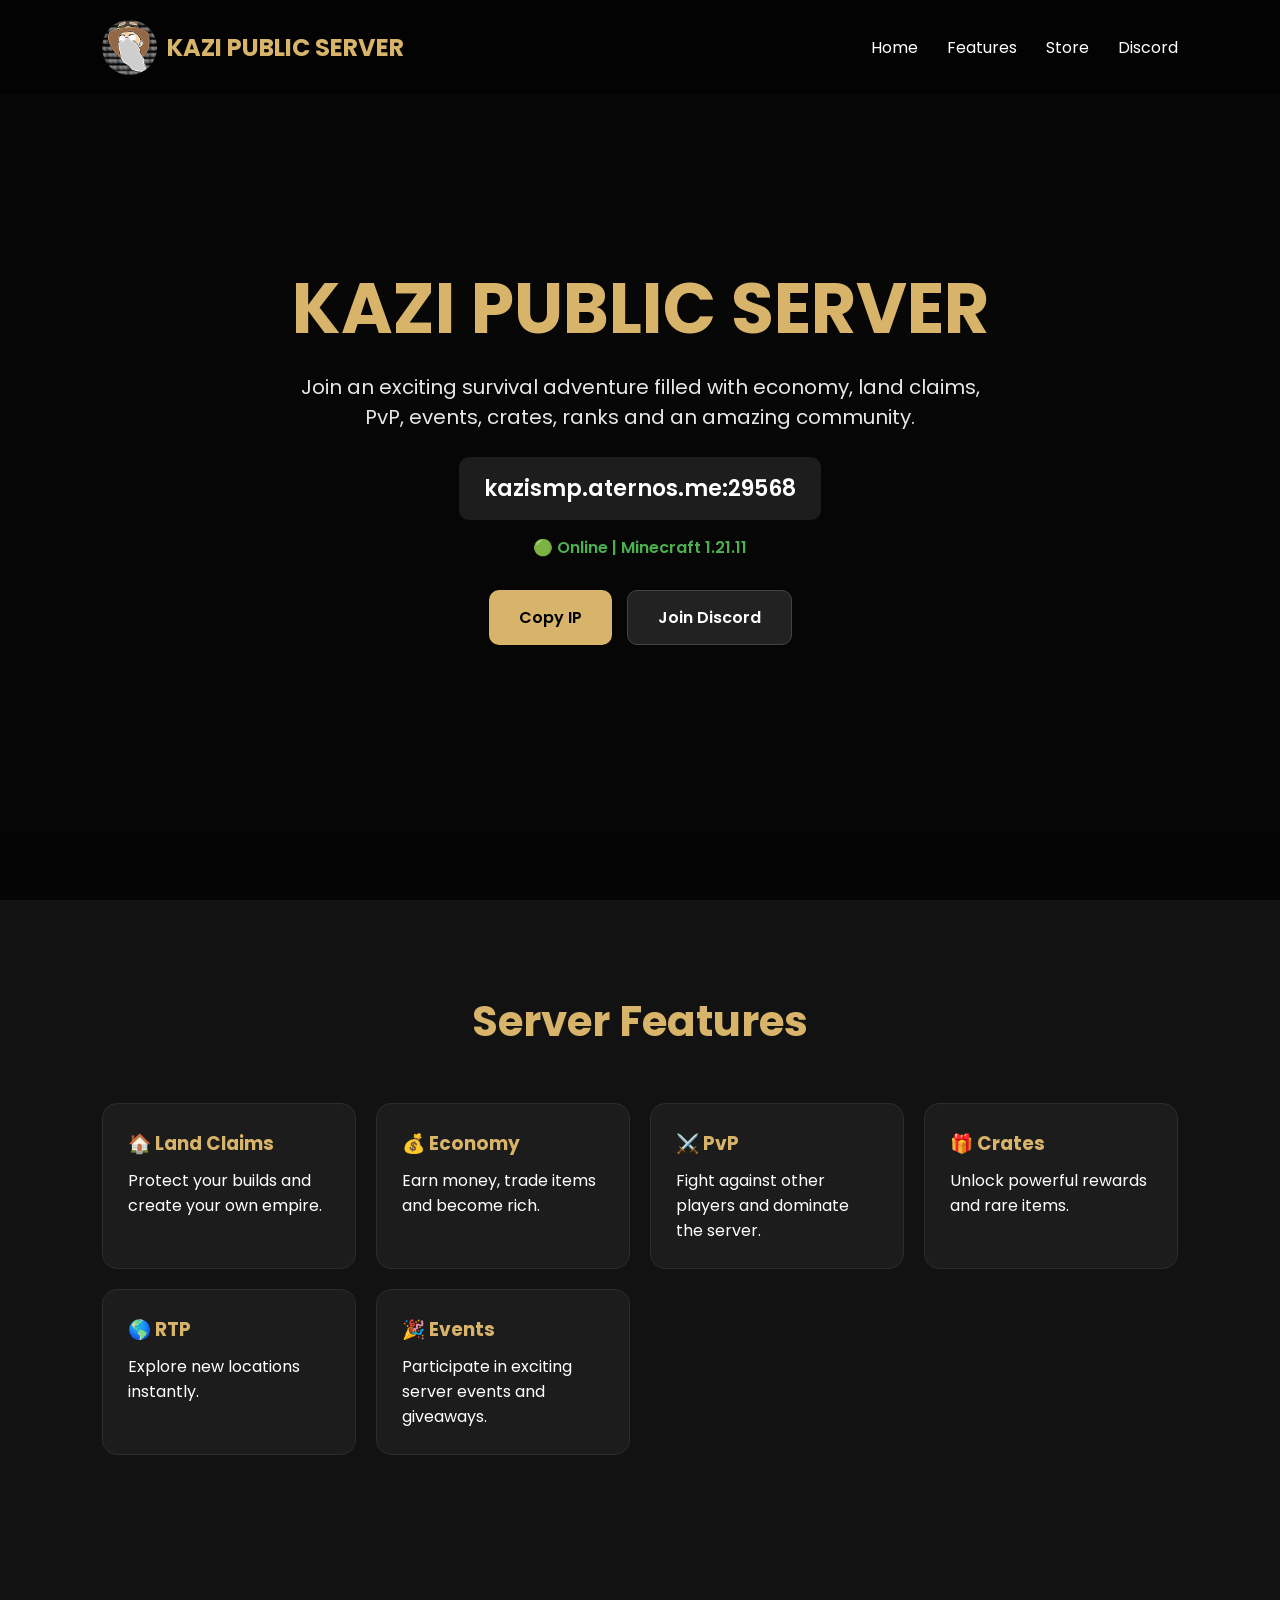
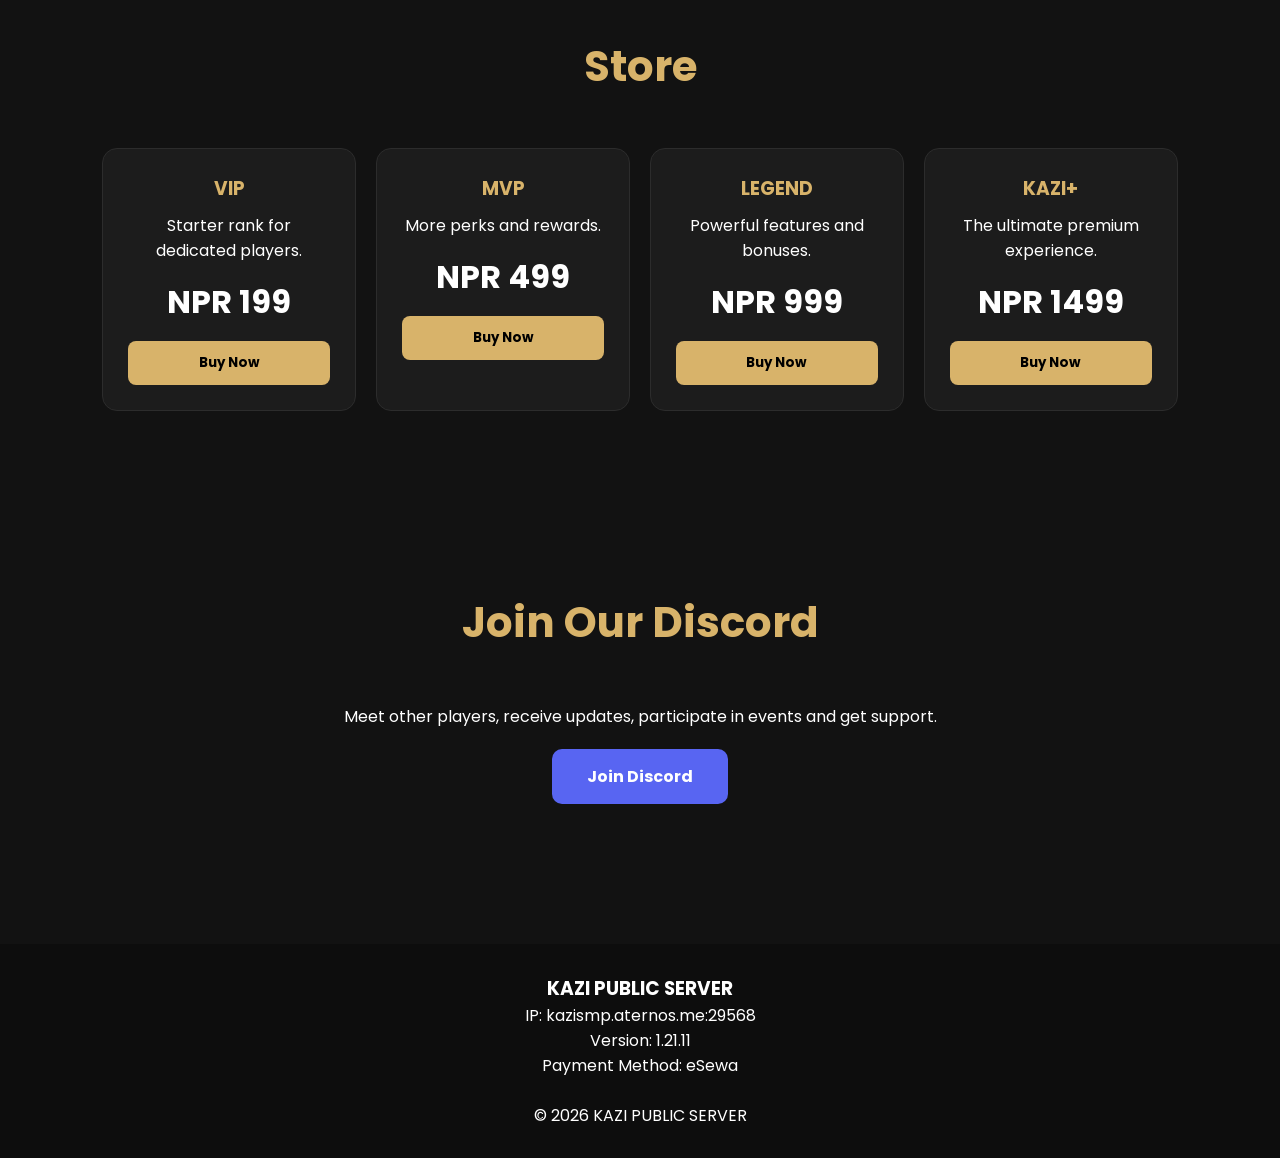
==== index.html @ e3a98db2 "Rename KAZI.html to index.html" ====
<!DOCTYPE html>
<html lang="en">
<head>
<meta charset="UTF-8">
<meta name="viewport" content="width=device-width, initial-scale=1.0">
<title>KAZI PUBLIC SERVER</title>

<link href="https://fonts.googleapis.com/css2?family=Poppins:wght@300;400;600;700&display=swap" rel="stylesheet">

<style>
*{
margin:0;
padding:0;
box-sizing:border-box;
font-family:'Poppins',sans-serif;
}

body{
background:#121212;
color:white;
overflow-x:hidden;
}

header{
padding:20px 8%;
display:flex;
justify-content:space-between;
align-items:center;
background:rgba(0,0,0,.5);
backdrop-filter:blur(10px);
position:fixed;
width:100%;
z-index:1000;
}

.logo{
display:flex;
align-items:center;
gap:10px;
font-size:24px;
font-weight:700;
color:#d8b36a;
}

.logo img{
width:55px;
height:55px;
border-radius:50%;
}

nav a{
color:white;
text-decoration:none;
margin-left:25px;
transition:.3s;
}

nav a:hover{
color:#d8b36a;
}

.hero{
height:100vh;
display:flex;
align-items:center;
justify-content:center;
text-align:center;
padding:20px;
background:
linear-gradient(rgba(0,0,0,.6),rgba(0,0,0,.7)),
url("https://images.unsplash.com/photo-1627856013091-fed6e4e30025?q=80&w=1920");
background-size:cover;
background-position:center;
}

.hero-content h1{
font-size:70px;
color:#d8b36a;
margin-bottom:10px;
}

.hero-content p{
font-size:20px;
max-width:700px;
margin:auto;
opacity:.9;
}

.buttons{
margin-top:30px;
display:flex;
justify-content:center;
flex-wrap:wrap;
gap:15px;
}

.btn{
padding:14px 30px;
border:none;
cursor:pointer;
font-size:16px;
font-weight:600;
border-radius:10px;
transition:.3s;
text-decoration:none;
}

.primary{
background:#d8b36a;
color:black;
}

.primary:hover{
transform:translateY(-3px);
}

.secondary{
background:#222;
color:white;
border:1px solid #444;
}

.secondary:hover{
background:#333;
}

section{
padding:90px 8%;
}

.title{
text-align:center;
font-size:42px;
margin-bottom:50px;
color:#d8b36a;
}

.features{
display:grid;
grid-template-columns:repeat(auto-fit,minmax(250px,1fr));
gap:20px;
}

.card{
background:#1c1c1c;
padding:25px;
border-radius:15px;
transition:.3s;
border:1px solid #2c2c2c;
}

.card:hover{
transform:translateY(-5px);
}

.card h3{
margin-bottom:10px;
color:#d8b36a;
}

.store{
display:grid;
grid-template-columns:repeat(auto-fit,minmax(250px,1fr));
gap:20px;
}

.rank{
background:#1c1c1c;
padding:25px;
border-radius:15px;
text-align:center;
border:1px solid #2c2c2c;
}

.rank h3{
color:#d8b36a;
margin-bottom:10px;
}

.price{
font-size:32px;
font-weight:700;
margin:15px 0;
}

.buy{
width:100%;
padding:12px;
border:none;
background:#d8b36a;
color:black;
font-weight:700;
border-radius:8px;
cursor:pointer;
}

.discord{
text-align:center;
}

.discord a{
display:inline-block;
padding:15px 35px;
background:#5865F2;
color:white;
text-decoration:none;
border-radius:10px;
font-weight:700;
margin-top:20px;
}

footer{
background:#0d0d0d;
text-align:center;
padding:30px;
margin-top:50px;
}

.server-box{
margin-top:25px;
font-size:22px;
font-weight:600;
background:#1d1d1d;
display:inline-block;
padding:15px 25px;
border-radius:10px;
}

.status{
color:#4CAF50;
margin-top:15px;
font-weight:600;
}

@media(max-width:768px){
.hero-content h1{
font-size:45px;
}

nav{
display:none;
}
}
</style>
</head>
<body>

<header>
<div class="logo">
<img src="logo.png" alt="">
KAZI PUBLIC SERVER
</div>

<nav>
<a href="#home">Home</a>
<a href="#features">Features</a>
<a href="#store">Store</a>
<a href="#discord">Discord</a>
</nav>
</header>

<section class="hero" id="home">
<div class="hero-content">

<h1>KAZI PUBLIC SERVER</h1>

<p>
Join an exciting survival adventure filled with economy,
land claims, PvP, events, crates, ranks and an amazing community.
</p>

<div class="server-box" id="ip">
kazismp.aternos.me:29568
</div>

<div class="status">
🟢 Online | Minecraft 1.21.11
</div>

<div class="buttons">
<button class="btn primary" onclick="copyIP()">
Copy IP
</button>

<a class="btn secondary"
href="https://discord.gg/DuERZPCbwM"
target="_blank">
Join Discord
</a>
</div>

</div>
</section>

<section id="features">
<h2 class="title">Server Features</h2>

<div class="features">

<div class="card">
<h3>🏠 Land Claims</h3>
<p>Protect your builds and create your own empire.</p>
</div>

<div class="card">
<h3>💰 Economy</h3>
<p>Earn money, trade items and become rich.</p>
</div>

<div class="card">
<h3>⚔️ PvP</h3>
<p>Fight against other players and dominate the server.</p>
</div>

<div class="card">
<h3>🎁 Crates</h3>
<p>Unlock powerful rewards and rare items.</p>
</div>

<div class="card">
<h3>🌎 RTP</h3>
<p>Explore new locations instantly.</p>
</div>

<div class="card">
<h3>🎉 Events</h3>
<p>Participate in exciting server events and giveaways.</p>
</div>

</div>
</section>

<section id="store">
<h2 class="title">Store</h2>

<div class="store">

<div class="rank">
<h3>VIP</h3>
<p>Starter rank for dedicated players.</p>
<div class="price">NPR 199</div>
<button class="buy">Buy Now</button>
</div>

<div class="rank">
<h3>MVP</h3>
<p>More perks and rewards.</p>
<div class="price">NPR 499</div>
<button class="buy">Buy Now</button>
</div>

<div class="rank">
<h3>LEGEND</h3>
<p>Powerful features and bonuses.</p>
<div class="price">NPR 999</div>
<button class="buy">Buy Now</button>
</div>

<div class="rank">
<h3>KAZI+</h3>
<p>The ultimate premium experience.</p>
<div class="price">NPR 1499</div>
<button class="buy">Buy Now</button>
</div>

</div>
</section>

<section class="discord" id="discord">

<h2 class="title">Join Our Discord</h2>

<p>
Meet other players, receive updates,
participate in events and get support.
</p>

<a href="https://discord.gg/DuERZPCbwM" target="_blank">
Join Discord
</a>

</section>

<footer>

<h3>KAZI PUBLIC SERVER</h3>

<p>IP: kazismp.aternos.me:29568</p>
<p>Version: 1.21.11</p>
<p>Payment Method: eSewa</p>

<br>

<p>© 2026 KAZI PUBLIC SERVER</p>

</footer>

<script>
function copyIP(){
navigator.clipboard.writeText("kazismp.aternos.me:29568");
alert("Server IP Copied!");
}
</script>

</body>
</html>
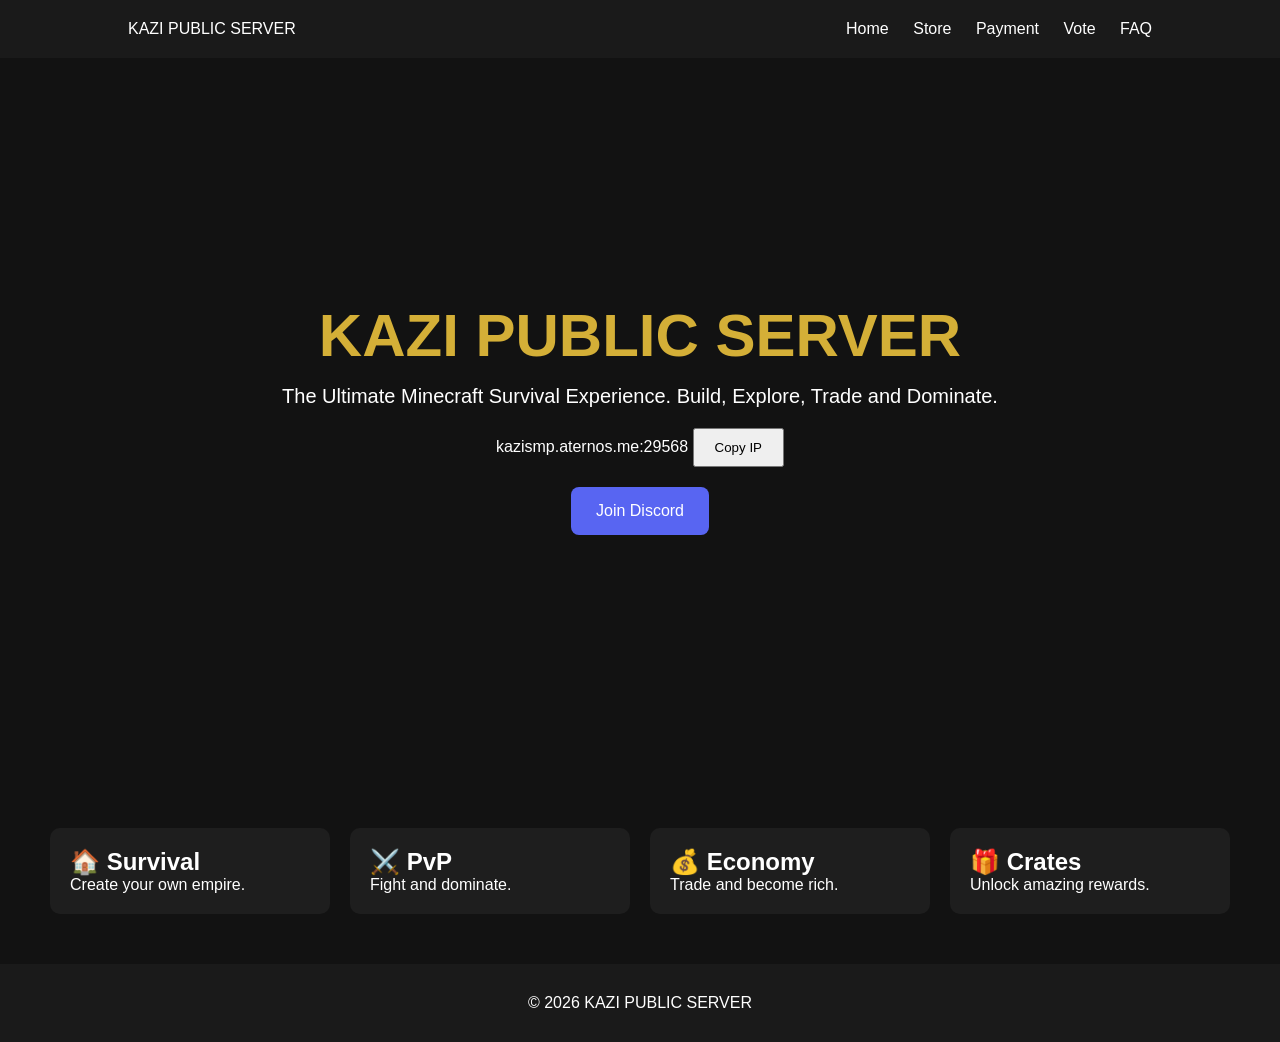
==== commit 5b2ac758: "Add files via upload" ====
--- a/index.html
+++ b/index.html
@@ -4,403 +4,71 @@
 <meta charset="UTF-8">
 <meta name="viewport" content="width=device-width, initial-scale=1.0">
 <title>KAZI PUBLIC SERVER</title>
-
-<link href="https://fonts.googleapis.com/css2?family=Poppins:wght@300;400;600;700&display=swap" rel="stylesheet">
-
-<style>
-*{
-margin:0;
-padding:0;
-box-sizing:border-box;
-font-family:'Poppins',sans-serif;
-}
-
-body{
-background:#121212;
-color:white;
-overflow-x:hidden;
-}
-
-header{
-padding:20px 8%;
-display:flex;
-justify-content:space-between;
-align-items:center;
-background:rgba(0,0,0,.5);
-backdrop-filter:blur(10px);
-position:fixed;
-width:100%;
-z-index:1000;
-}
-
-.logo{
-display:flex;
-align-items:center;
-gap:10px;
-font-size:24px;
-font-weight:700;
-color:#d8b36a;
-}
-
-.logo img{
-width:55px;
-height:55px;
-border-radius:50%;
-}
-
-nav a{
-color:white;
-text-decoration:none;
-margin-left:25px;
-transition:.3s;
-}
-
-nav a:hover{
-color:#d8b36a;
-}
-
-.hero{
-height:100vh;
-display:flex;
-align-items:center;
-justify-content:center;
-text-align:center;
-padding:20px;
-background:
-linear-gradient(rgba(0,0,0,.6),rgba(0,0,0,.7)),
-url("https://images.unsplash.com/photo-1627856013091-fed6e4e30025?q=80&w=1920");
-background-size:cover;
-background-position:center;
-}
-
-.hero-content h1{
-font-size:70px;
-color:#d8b36a;
-margin-bottom:10px;
-}
-
-.hero-content p{
-font-size:20px;
-max-width:700px;
-margin:auto;
-opacity:.9;
-}
-
-.buttons{
-margin-top:30px;
-display:flex;
-justify-content:center;
-flex-wrap:wrap;
-gap:15px;
-}
-
-.btn{
-padding:14px 30px;
-border:none;
-cursor:pointer;
-font-size:16px;
-font-weight:600;
-border-radius:10px;
-transition:.3s;
-text-decoration:none;
-}
-
-.primary{
-background:#d8b36a;
-color:black;
-}
-
-.primary:hover{
-transform:translateY(-3px);
-}
-
-.secondary{
-background:#222;
-color:white;
-border:1px solid #444;
-}
-
-.secondary:hover{
-background:#333;
-}
-
-section{
-padding:90px 8%;
-}
-
-.title{
-text-align:center;
-font-size:42px;
-margin-bottom:50px;
-color:#d8b36a;
-}
-
-.features{
-display:grid;
-grid-template-columns:repeat(auto-fit,minmax(250px,1fr));
-gap:20px;
-}
-
-.card{
-background:#1c1c1c;
-padding:25px;
-border-radius:15px;
-transition:.3s;
-border:1px solid #2c2c2c;
-}
-
-.card:hover{
-transform:translateY(-5px);
-}
-
-.card h3{
-margin-bottom:10px;
-color:#d8b36a;
-}
-
-.store{
-display:grid;
-grid-template-columns:repeat(auto-fit,minmax(250px,1fr));
-gap:20px;
-}
-
-.rank{
-background:#1c1c1c;
-padding:25px;
-border-radius:15px;
-text-align:center;
-border:1px solid #2c2c2c;
-}
-
-.rank h3{
-color:#d8b36a;
-margin-bottom:10px;
-}
-
-.price{
-font-size:32px;
-font-weight:700;
-margin:15px 0;
-}
-
-.buy{
-width:100%;
-padding:12px;
-border:none;
-background:#d8b36a;
-color:black;
-font-weight:700;
-border-radius:8px;
-cursor:pointer;
-}
-
-.discord{
-text-align:center;
-}
-
-.discord a{
-display:inline-block;
-padding:15px 35px;
-background:#5865F2;
-color:white;
-text-decoration:none;
-border-radius:10px;
-font-weight:700;
-margin-top:20px;
-}
-
-footer{
-background:#0d0d0d;
-text-align:center;
-padding:30px;
-margin-top:50px;
-}
-
-.server-box{
-margin-top:25px;
-font-size:22px;
-font-weight:600;
-background:#1d1d1d;
-display:inline-block;
-padding:15px 25px;
-border-radius:10px;
-}
-
-.status{
-color:#4CAF50;
-margin-top:15px;
-font-weight:600;
-}
-
-@media(max-width:768px){
-.hero-content h1{
-font-size:45px;
-}
-
-nav{
-display:none;
-}
-}
-</style>
+<link rel="stylesheet" href="assets/style.css">
 </head>
 <body>
 
-<header>
-<div class="logo">
-<img src="logo.png" alt="">
-KAZI PUBLIC SERVER
+<nav>
+<div class="logo">KAZI PUBLIC SERVER</div>
+
+<div class="links">
+<a href="index.html">Home</a>
+<a href="store.html">Store</a>
+<a href="payment.html">Payment</a>
+<a href="vote.html">Vote</a>
+<a href="faq.html">FAQ</a>
 </div>
+</nav>
 
-<nav>
-<a href="#home">Home</a>
-<a href="#features">Features</a>
-<a href="#store">Store</a>
-<a href="#discord">Discord</a>
-</nav>
-</header>
-
-<section class="hero" id="home">
-<div class="hero-content">
+<header class="hero">
 
 <h1>KAZI PUBLIC SERVER</h1>
 
 <p>
-Join an exciting survival adventure filled with economy,
-land claims, PvP, events, crates, ranks and an amazing community.
+The Ultimate Minecraft Survival Experience.
+Build, Explore, Trade and Dominate.
 </p>
 
-<div class="server-box" id="ip">
-kazismp.aternos.me:29568
+<div class="ip-box">
+<span id="ip">kazismp.aternos.me:29568</span>
+<button onclick="copyIP()">Copy IP</button>
 </div>
 
-<div class="status">
-🟢 Online | Minecraft 1.21.11
-</div>
-
-<div class="buttons">
-<button class="btn primary" onclick="copyIP()">
-Copy IP
-</button>
-
-<a class="btn secondary"
-href="https://discord.gg/DuERZPCbwM"
-target="_blank">
+<a href="https://discord.gg/DuERZPCbwM" class="discord-btn">
 Join Discord
 </a>
-</div>
 
-</div>
-</section>
+</header>
 
-<section id="features">
-<h2 class="title">Server Features</h2>
-
-<div class="features">
+<section class="features">
 
 <div class="card">
-<h3>🏠 Land Claims</h3>
-<p>Protect your builds and create your own empire.</p>
+<h2>🏠 Survival</h2>
+<p>Create your own empire.</p>
 </div>
 
 <div class="card">
-<h3>💰 Economy</h3>
-<p>Earn money, trade items and become rich.</p>
+<h2>⚔️ PvP</h2>
+<p>Fight and dominate.</p>
 </div>
 
 <div class="card">
-<h3>⚔️ PvP</h3>
-<p>Fight against other players and dominate the server.</p>
+<h2>💰 Economy</h2>
+<p>Trade and become rich.</p>
 </div>
 
 <div class="card">
-<h3>🎁 Crates</h3>
-<p>Unlock powerful rewards and rare items.</p>
+<h2>🎁 Crates</h2>
+<p>Unlock amazing rewards.</p>
 </div>
-
-<div class="card">
-<h3>🌎 RTP</h3>
-<p>Explore new locations instantly.</p>
-</div>
-
-<div class="card">
-<h3>🎉 Events</h3>
-<p>Participate in exciting server events and giveaways.</p>
-</div>
-
-</div>
-</section>
-
-<section id="store">
-<h2 class="title">Store</h2>
-
-<div class="store">
-
-<div class="rank">
-<h3>VIP</h3>
-<p>Starter rank for dedicated players.</p>
-<div class="price">NPR 199</div>
-<button class="buy">Buy Now</button>
-</div>
-
-<div class="rank">
-<h3>MVP</h3>
-<p>More perks and rewards.</p>
-<div class="price">NPR 499</div>
-<button class="buy">Buy Now</button>
-</div>
-
-<div class="rank">
-<h3>LEGEND</h3>
-<p>Powerful features and bonuses.</p>
-<div class="price">NPR 999</div>
-<button class="buy">Buy Now</button>
-</div>
-
-<div class="rank">
-<h3>KAZI+</h3>
-<p>The ultimate premium experience.</p>
-<div class="price">NPR 1499</div>
-<button class="buy">Buy Now</button>
-</div>
-
-</div>
-</section>
-
-<section class="discord" id="discord">
-
-<h2 class="title">Join Our Discord</h2>
-
-<p>
-Meet other players, receive updates,
-participate in events and get support.
-</p>
-
-<a href="https://discord.gg/DuERZPCbwM" target="_blank">
-Join Discord
-</a>
 
 </section>
 
 <footer>
-
-<h3>KAZI PUBLIC SERVER</h3>
-
-<p>IP: kazismp.aternos.me:29568</p>
-<p>Version: 1.21.11</p>
-<p>Payment Method: eSewa</p>
-
-<br>
-
-<p>© 2026 KAZI PUBLIC SERVER</p>
-
+© 2026 KAZI PUBLIC SERVER
 </footer>
 
-<script>
-function copyIP(){
-navigator.clipboard.writeText("kazismp.aternos.me:29568");
-alert("Server IP Copied!");
-}
-</script>
+<script src="assets/script.js"></script>
 
 </body>
-</html>
+</html>
--- a/assets/style.css
+++ b/assets/style.css
@@ -0,0 +1,81 @@
+*{
+margin:0;
+padding:0;
+box-sizing:border-box;
+font-family:sans-serif;
+}
+
+body{
+background:#121212;
+color:white;
+}
+
+nav{
+display:flex;
+justify-content:space-between;
+padding:20px 10%;
+background:#1a1a1a;
+}
+
+.links a{
+color:white;
+margin-left:20px;
+text-decoration:none;
+}
+
+.hero{
+height:80vh;
+display:flex;
+flex-direction:column;
+justify-content:center;
+align-items:center;
+text-align:center;
+padding:20px;
+}
+
+.hero h1{
+font-size:60px;
+color:#d4af37;
+}
+
+.hero p{
+margin-top:15px;
+font-size:20px;
+}
+
+.ip-box{
+margin-top:20px;
+}
+
+.ip-box button{
+padding:10px 20px;
+cursor:pointer;
+}
+
+.discord-btn{
+margin-top:20px;
+padding:15px 25px;
+background:#5865F2;
+color:white;
+text-decoration:none;
+border-radius:8px;
+}
+
+.features{
+display:grid;
+grid-template-columns:repeat(auto-fit,minmax(250px,1fr));
+gap:20px;
+padding:50px;
+}
+
+.card{
+background:#1e1e1e;
+padding:20px;
+border-radius:10px;
+}
+
+footer{
+text-align:center;
+padding:30px;
+background:#1a1a1a;
+}
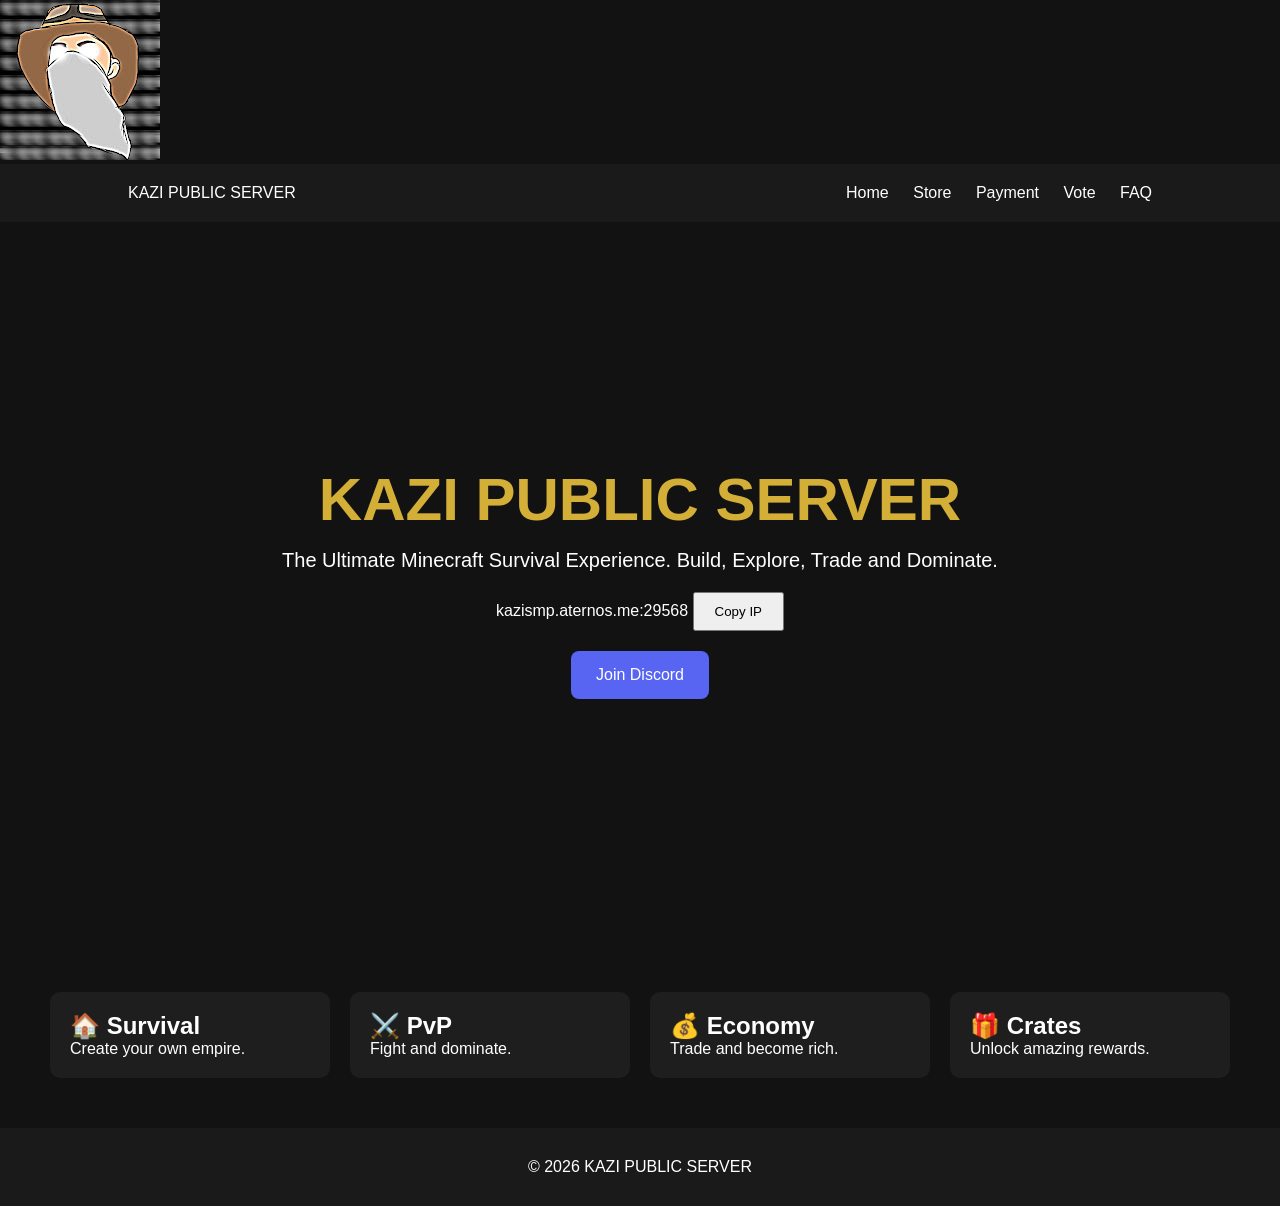
==== commit a6be02e1: "Update index.html" ====
--- a/index.html
+++ b/index.html
@@ -3,6 +3,7 @@
 <head>
 <meta charset="UTF-8">
 <meta name="viewport" content="width=device-width, initial-scale=1.0">
+<img src="assets/logo.png" class="hero-logo" alt="KAZI Logo">
 <title>KAZI PUBLIC SERVER</title>
 <link rel="stylesheet" href="assets/style.css">
 </head>
@@ -71,4 +72,4 @@
 <script src="assets/script.js"></script>
 
 </body>
-</html>+</html>
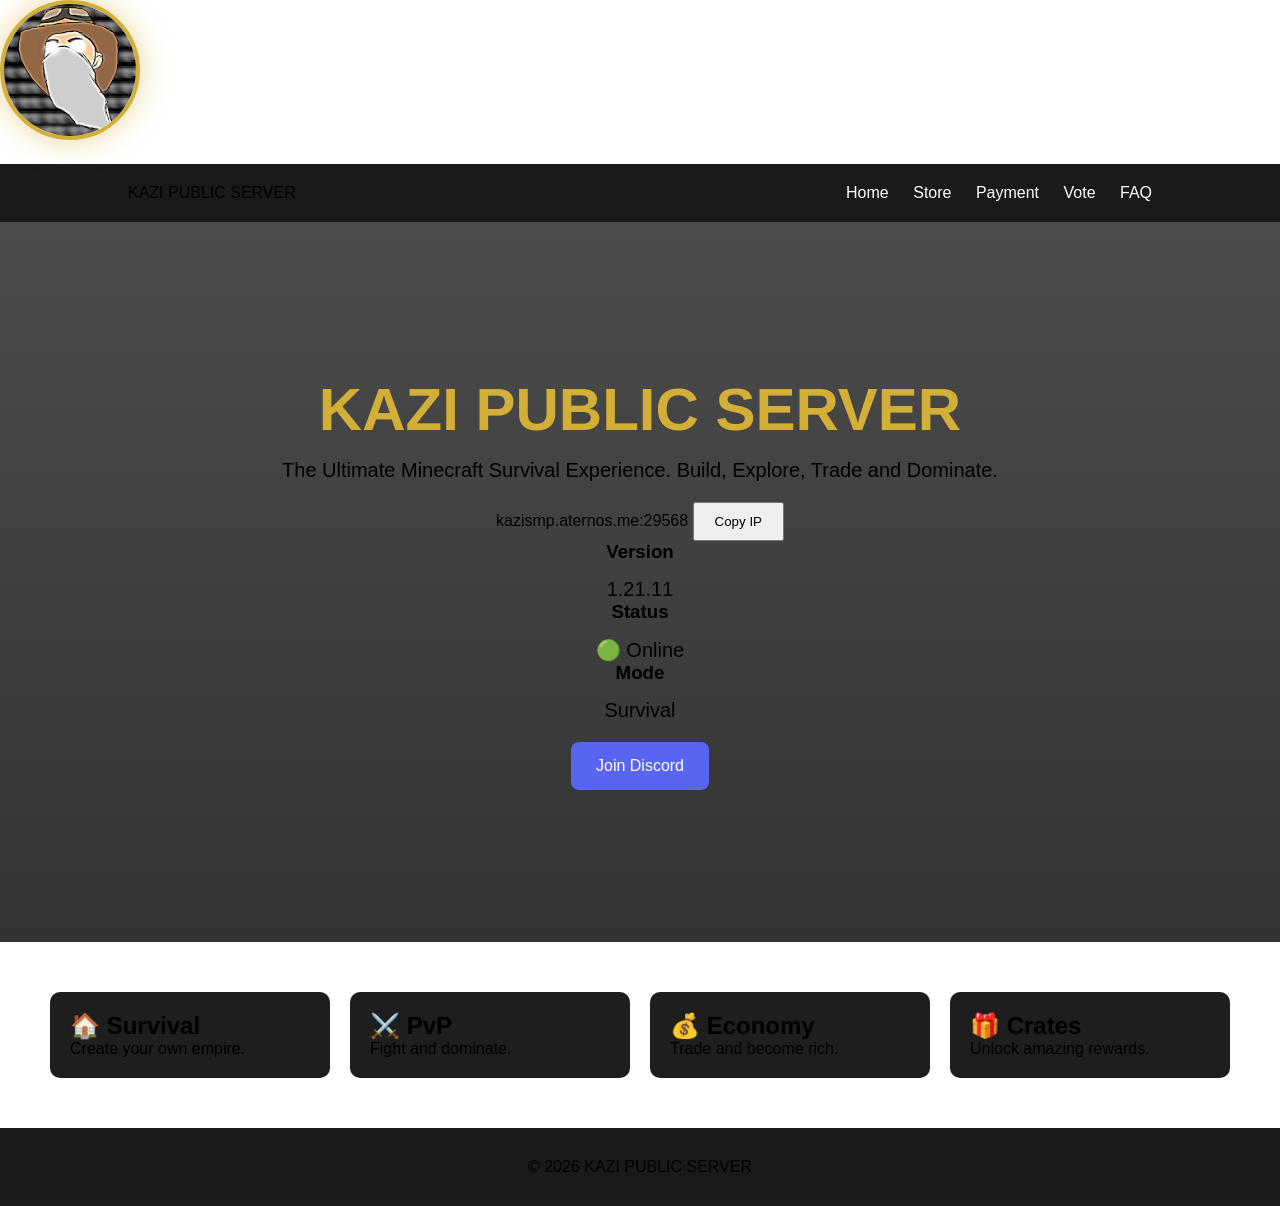
==== commit f99d45f9: "Update index.html" ====
--- a/index.html
+++ b/index.html
@@ -35,6 +35,25 @@
 <button onclick="copyIP()">Copy IP</button>
 </div>
 
+<div class="stats">
+
+<div class="stat">
+<h3>Version</h3>
+<p>1.21.11</p>
+</div>
+
+<div class="stat">
+<h3>Status</h3>
+<p>🟢 Online</p>
+</div>
+
+<div class="stat">
+<h3>Mode</h3>
+<p>Survival</p>
+</div>
+
+</div>
+  
 <a href="https://discord.gg/DuERZPCbwM" class="discord-btn">
 Join Discord
 </a>
--- a/assets/style.css
+++ b/assets/style.css
@@ -5,9 +5,23 @@
 font-family:sans-serif;
 }
 
+.hero-logo{
+width:140px;
+height:140px;
+border-radius:50%;
+margin-bottom:20px;
+border:4px solid #d4af37;
+box-shadow:0 0 30px rgba(212,175,55,.5);
+}
+
 body{
-background:#121212;
-color:white;
+.hero{
+background:
+linear-gradient(rgba(0,0,0,.7),rgba(0,0,0,.8)),
+url("https://images.unsplash.com/photo-1627856013091-fed6e4e30025?q=80&w=1920");
+background-size:cover;
+background-position:center;
+}
 }
 
 nav{
@@ -78,4 +92,4 @@
 text-align:center;
 padding:30px;
 background:#1a1a1a;
-}+}
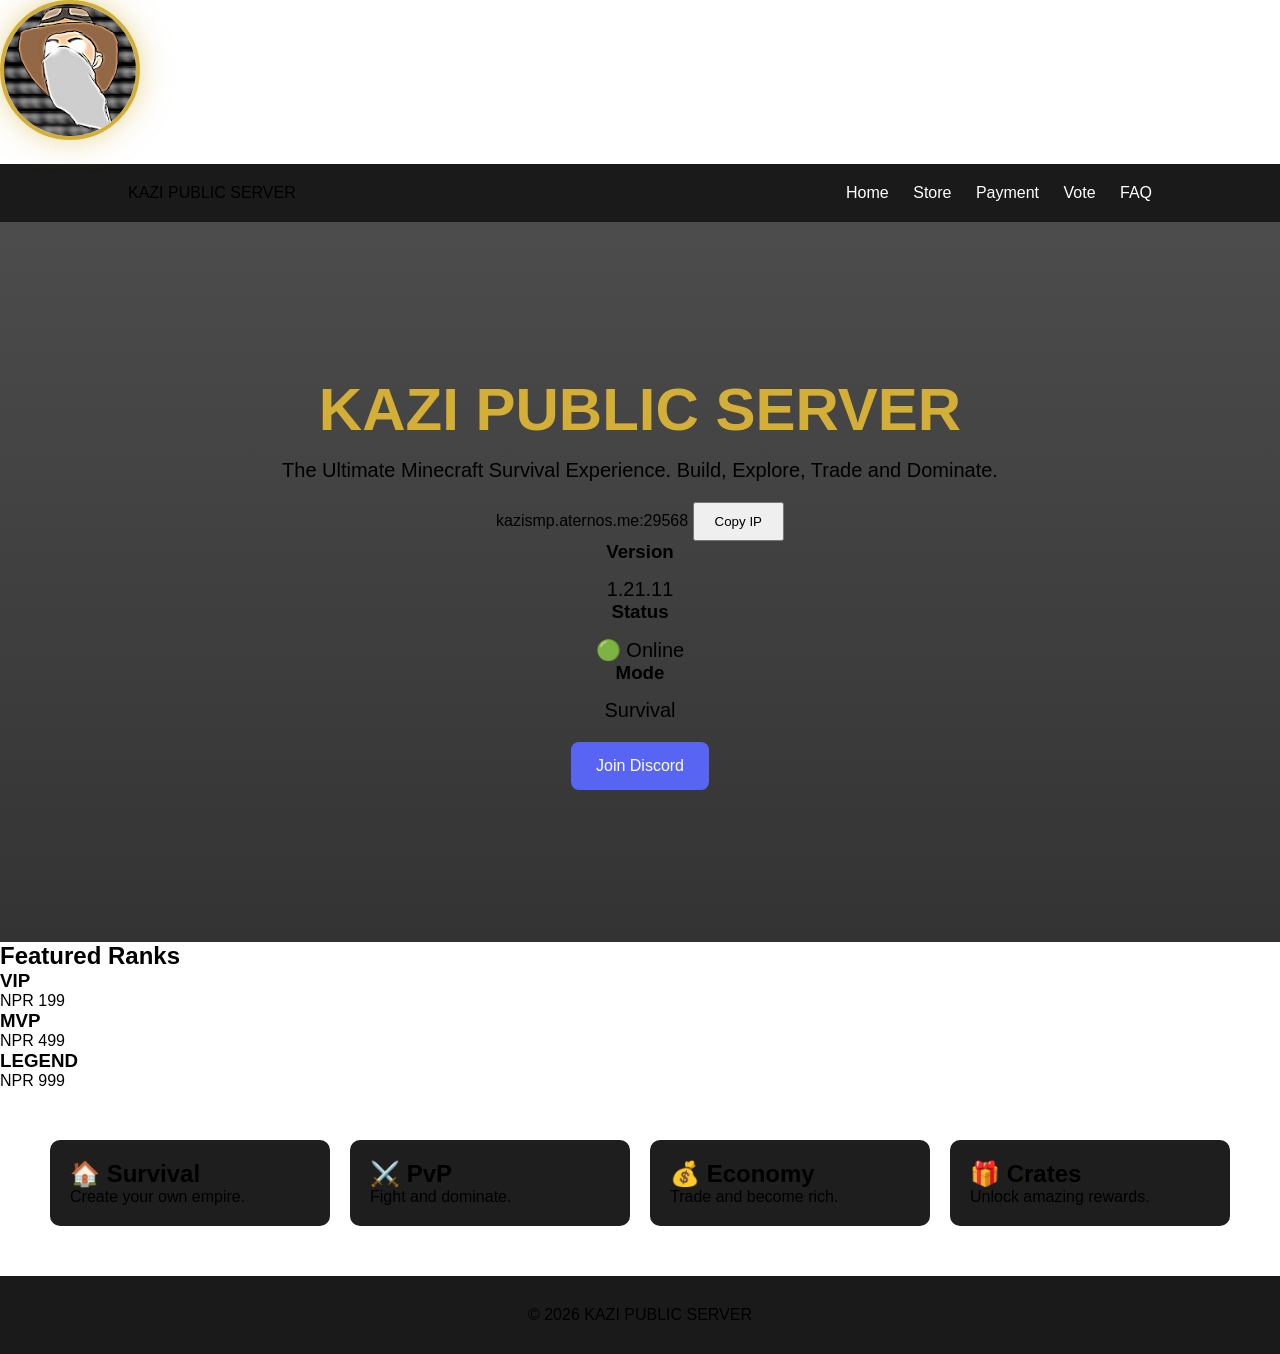
==== commit 7a5ec6e4: "Update index.html" ====
--- a/index.html
+++ b/index.html
@@ -60,6 +60,31 @@
 
 </header>
 
+<section class="ranks">
+
+<h2>Featured Ranks</h2>
+
+<div class="rank-grid">
+
+<div class="rank">
+<h3>VIP</h3>
+<p>NPR 199</p>
+</div>
+
+<div class="rank">
+<h3>MVP</h3>
+<p>NPR 499</p>
+</div>
+
+<div class="rank">
+<h3>LEGEND</h3>
+<p>NPR 999</p>
+</div>
+
+</div>
+
+</section>
+  
 <section class="features">
 
 <div class="card">
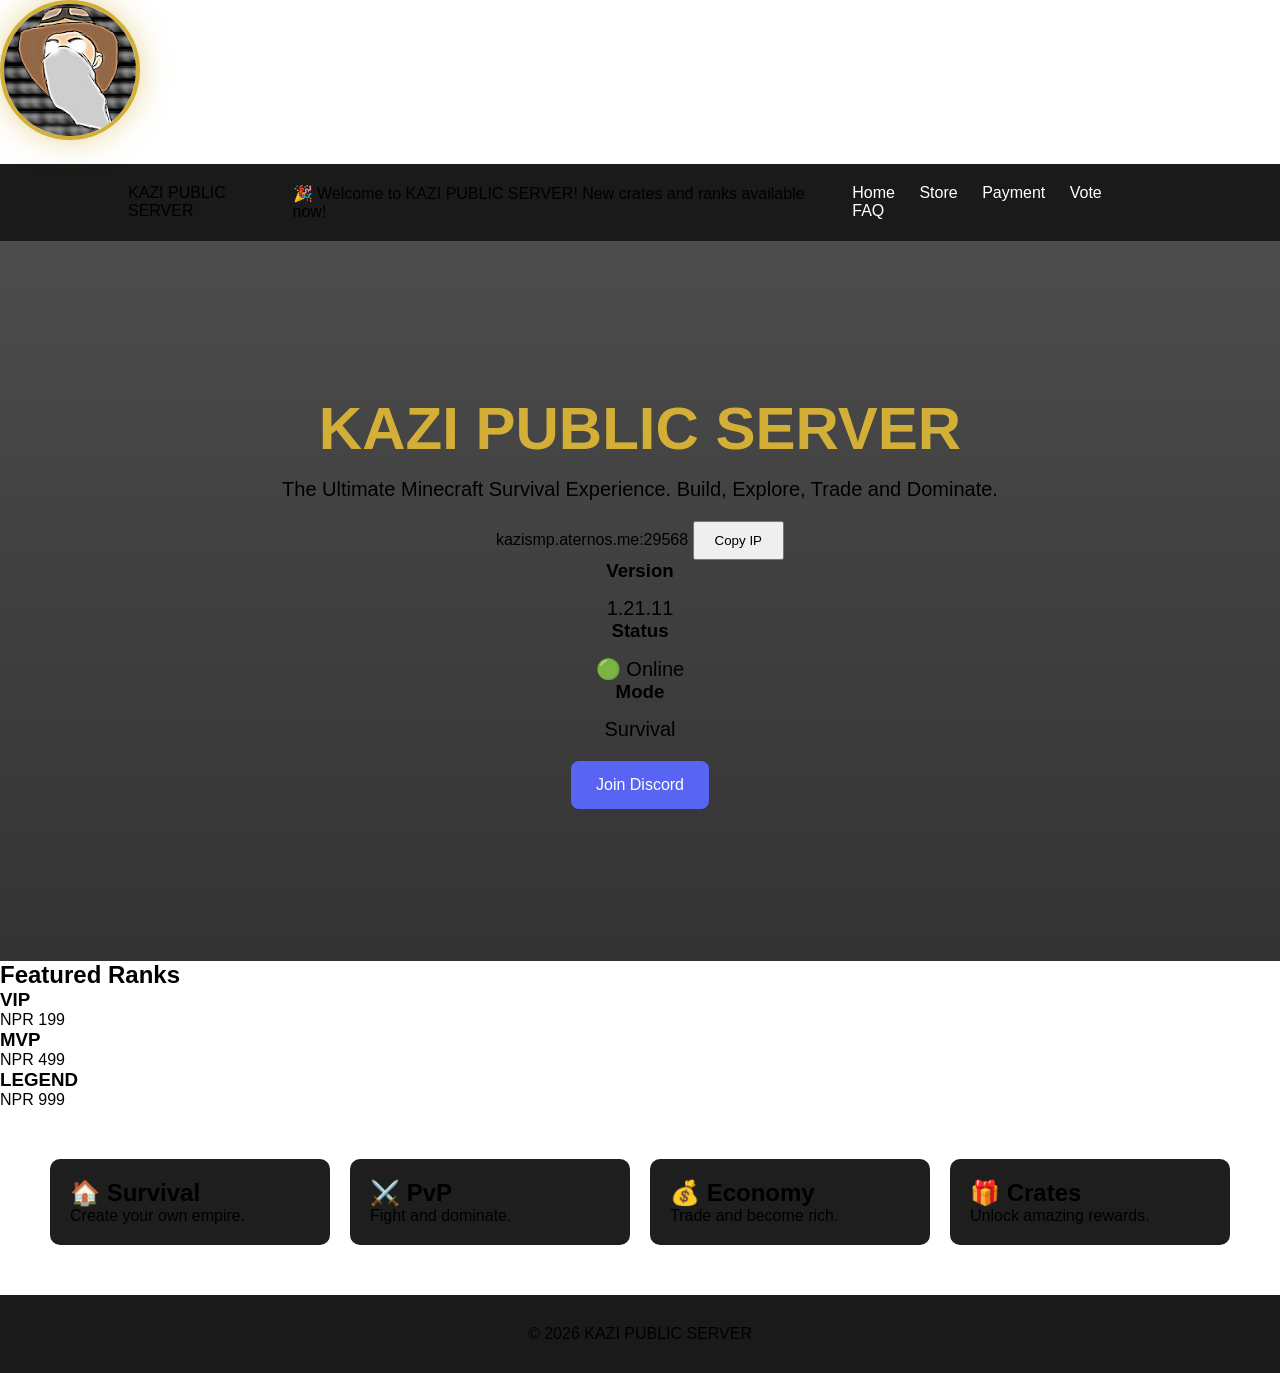
==== commit fbcd4863: "Update index.html" ====
--- a/index.html
+++ b/index.html
@@ -12,6 +12,10 @@
 <nav>
 <div class="logo">KAZI PUBLIC SERVER</div>
 
+<div class="announcement">
+🎉 Welcome to KAZI PUBLIC SERVER! New crates and ranks available now!
+</div>
+  
 <div class="links">
 <a href="index.html">Home</a>
 <a href="store.html">Store</a>
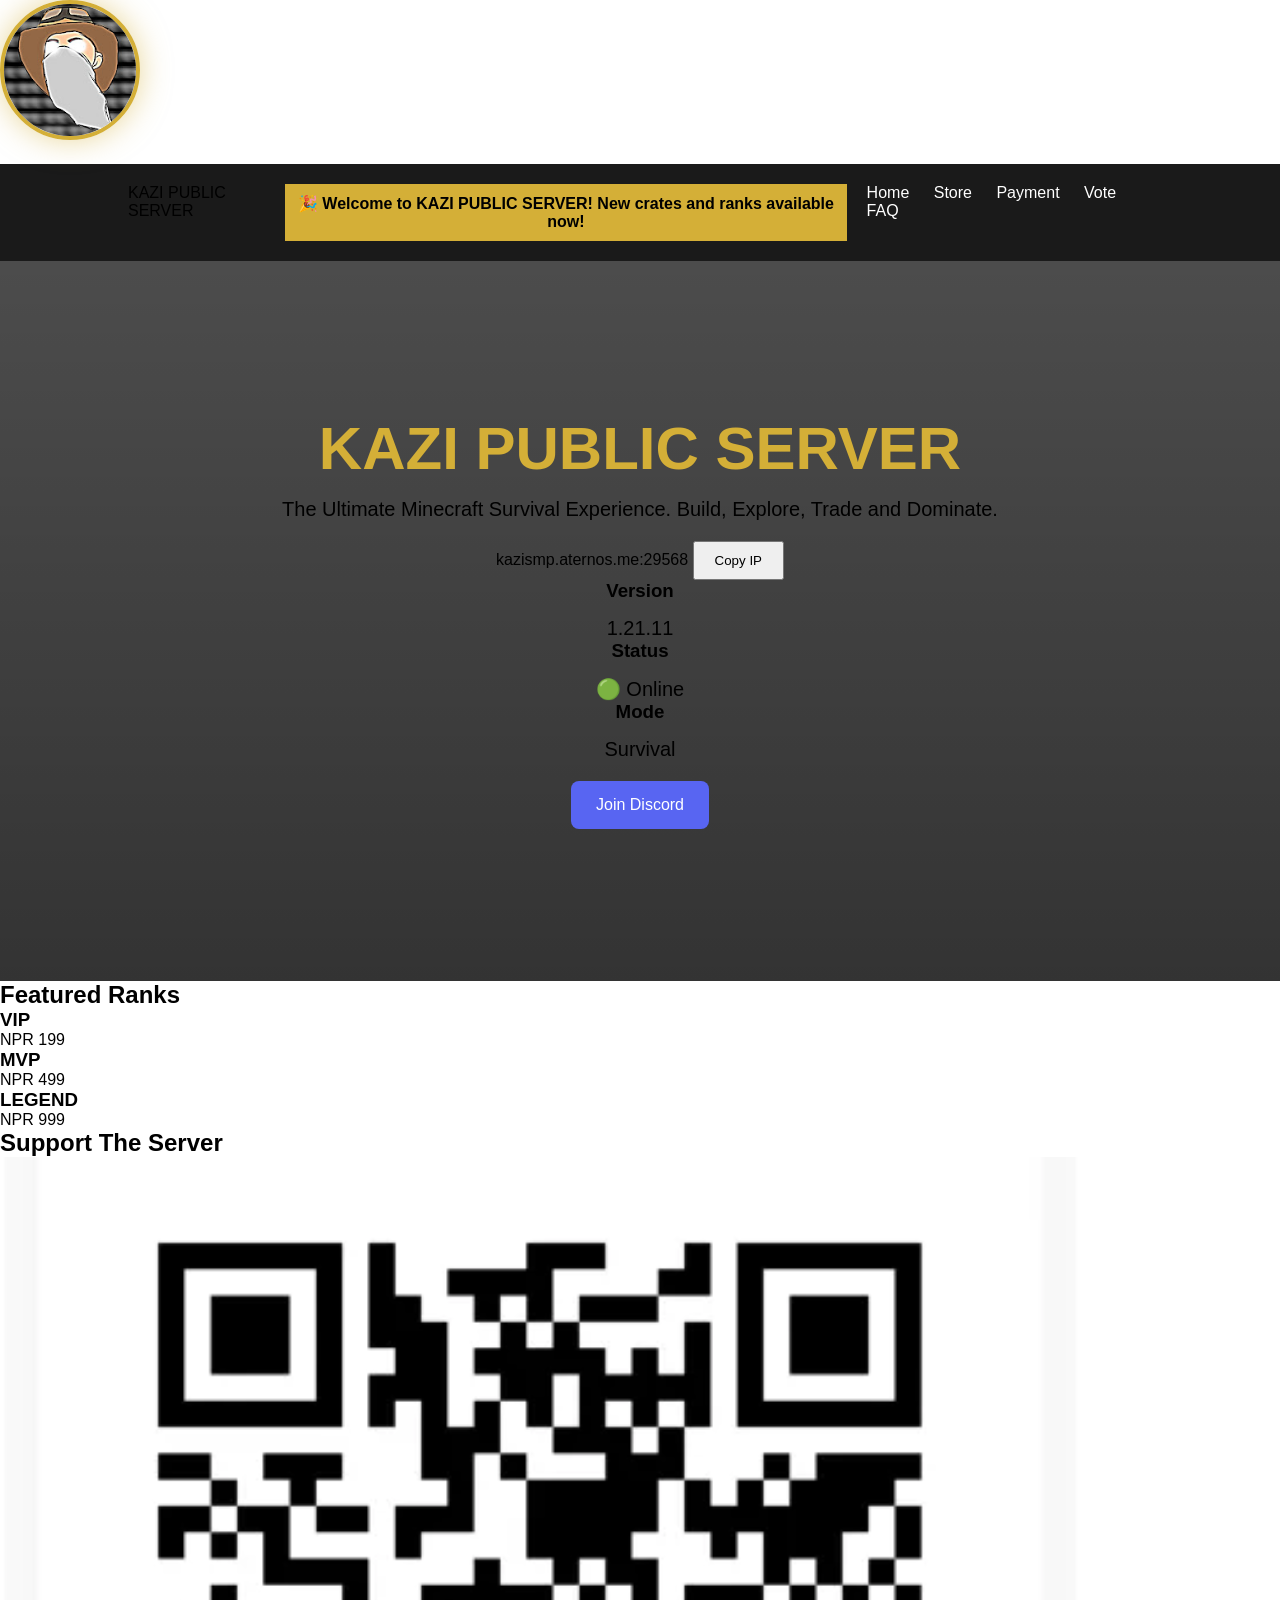
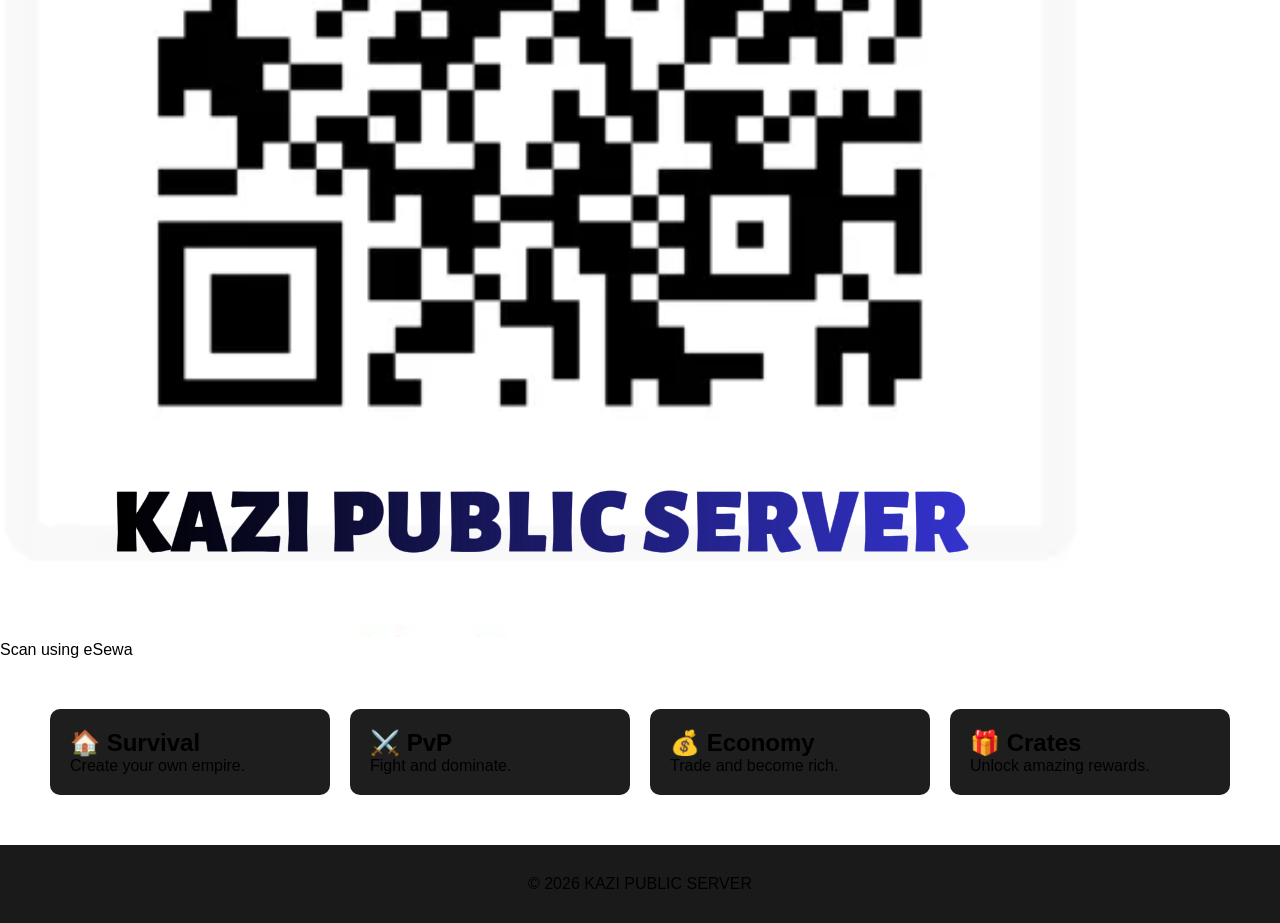
==== commit bb151bba: "Update index.html" ====
--- a/index.html
+++ b/index.html
@@ -88,6 +88,16 @@
 </div>
 
 </section>
+
+<section class="payment">
+
+<h2>Support The Server</h2>
+
+<img src="assets/esewa-qr.png">
+
+<p>Scan using eSewa</p>
+
+</section>
   
 <section class="features">
 
--- a/assets/style.css
+++ b/assets/style.css
@@ -12,6 +12,14 @@
 margin-bottom:20px;
 border:4px solid #d4af37;
 box-shadow:0 0 30px rgba(212,175,55,.5);
+}
+
+.announcement{
+background:#d4af37;
+color:black;
+text-align:center;
+padding:10px;
+font-weight:bold;
 }
 
 body{
